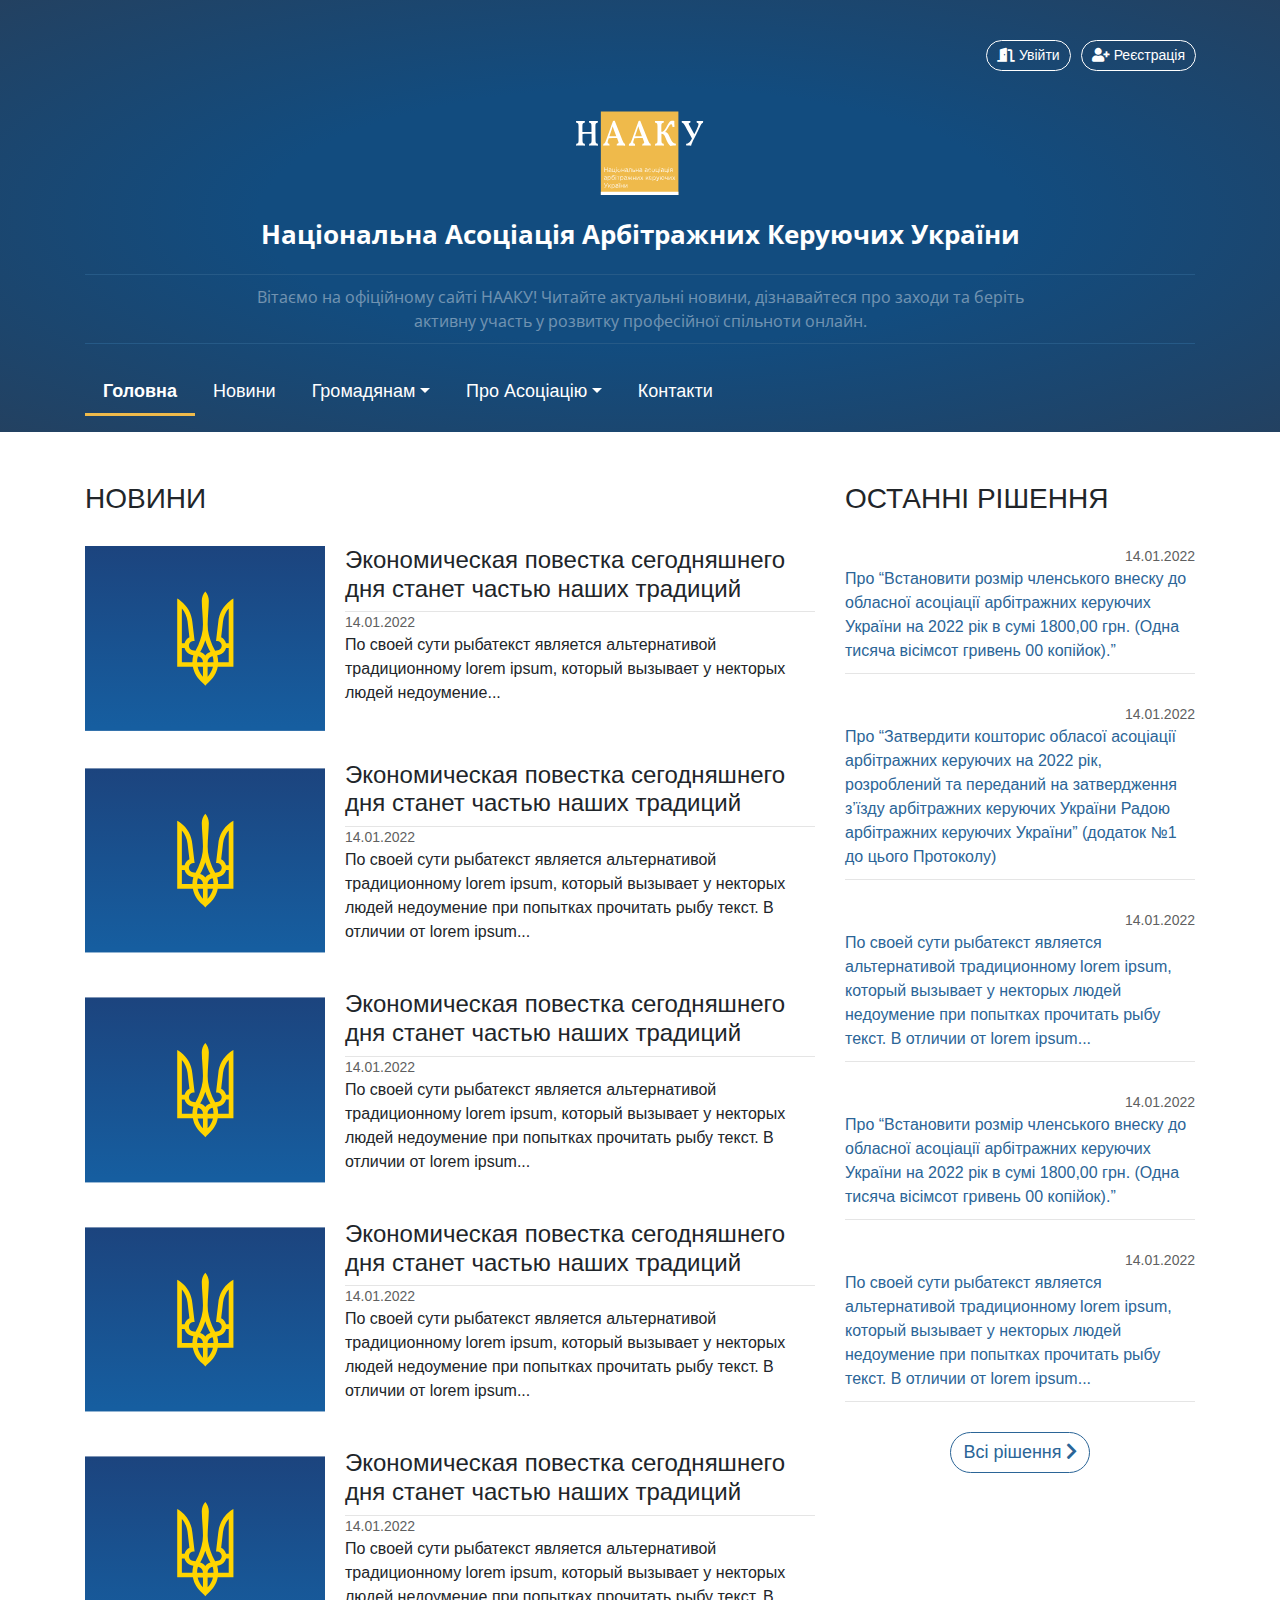
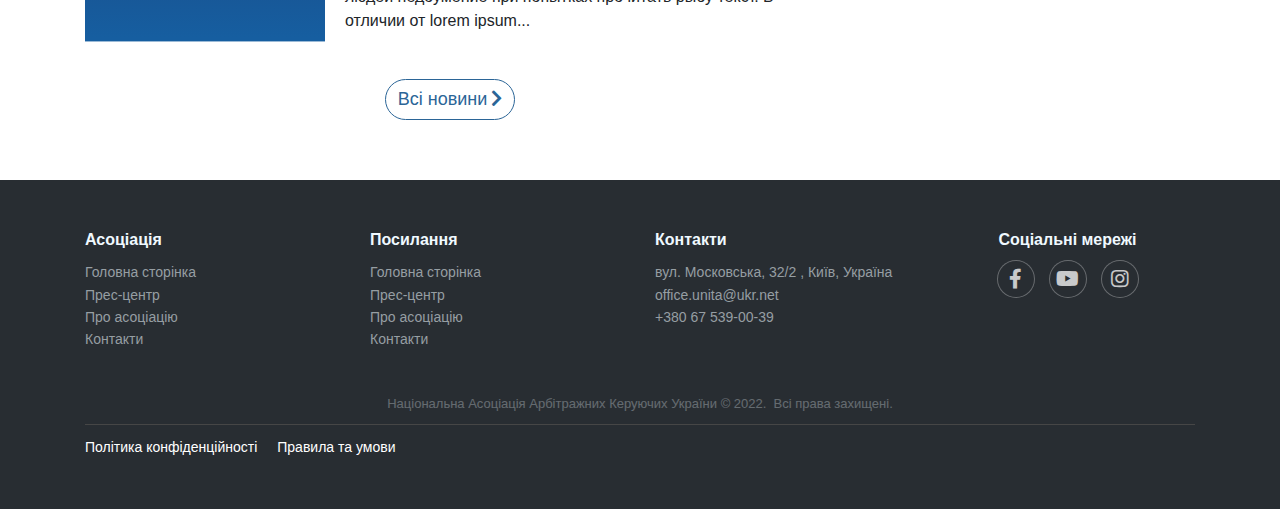
==== index.html @ 1096af4b "upload project" ====
<!DOCTYPE html>
<html lang="en">

<head>
    <meta charset="utf-8">
    <meta name="viewport" content="width=device-width, initial-scale=1.0, shrink-to-fit=no">
    <title>unita.community_2</title>
    <link rel="stylesheet" href="assets/bootstrap/css/bootstrap.min.css">
    <link rel="stylesheet" href="https://fonts.googleapis.com/css?family=Open+Sans">
    <link rel="stylesheet" href="assets/fonts/fontawesome-all.min.css">
    <link rel="stylesheet" href="assets/fonts/font-awesome.min.css">
    <link rel="stylesheet" href="assets/fonts/fontawesome5-overrides.min.css">
    <link rel="stylesheet" href="assets/css/buttons.css">
    <link rel="stylesheet" href="assets/css/contact-form.css">
    <link rel="stylesheet" href="assets/css/content.css">
    <link rel="stylesheet" href="assets/css/footer.css">
    <link rel="stylesheet" href="assets/css/header.css">
    <link rel="stylesheet" href="assets/css/navigation.css">
    <link rel="stylesheet" href="assets/css/sidebare.css">
    <link rel="stylesheet" href="assets/css/styles.css">
</head>

<body>
    <header class="masthead">
        <div class="header-panel"><button class="btn btn-primary button-with-icon" type="button"><i class="fas fa-door-open button-icon"></i>Увійти</button><button class="btn btn-primary button-with-icon" type="button"><i class="fas fa-user-plus button-icon"></i>Реєстрація</button></div>
        <div class="container logo-container">
            <div class="site-heading">
                <div class="logo-image"><img class="logo-img" src="assets/img/logoY.svg"></div><div class="logo-heading"><strong>Національна Асоціація Арбітражних Керуючих України</strong></div>
                <hr class="heading-hr">
                <p class="subheading">Вітаємо на офіційному сайті НААКУ! Читайте актуальні новини, дізнавайтеся про заходи та беріть активну участь у розвитку професійної спільноти онлайн.<br></p>
                <hr class="heading-hr">
            </div>
        </div>
        <nav class="navbar navbar-light navbar-expand-md d-xl-flex navigation-clean-button">
            <div class="container"><button data-toggle="collapse" class="navbar-toggler" data-target="#navcol-1"><span class="sr-only">Toggle navigation</span><span class="navbar-toggler-icon"></span></button>
                <div class="collapse navbar-collapse d-xl-flex" id="navcol-1">
                    <ul class="navbar-nav mr-auto">
                        <li class="nav-item"><a class="nav-link active" href="index.html">Головна</a></li>
                        <li class="nav-item"><a class="nav-link" href="news.html">Новини</a></li>
                        <li class="nav-item dropdown"><a class="dropdown-toggle nav-link" aria-expanded="false" data-toggle="dropdown" href="#">Громадянам</a>
                            <div class="dropdown-menu"><a class="dropdown-item" href="news.html">Доступ до професії</a><a class="dropdown-item" href="#">Публічна інформація</a><a class="dropdown-item" href="#">Самоврядування</a></div>
                        </li>
                        <li class="nav-item dropdown"><a class="dropdown-toggle nav-link" aria-expanded="false" data-toggle="dropdown" href="#">Про Асоціацію</a>
                            <div class="dropdown-menu"><a class="dropdown-item" href="about.html">Основна інформація</a><a class="dropdown-item" href="#">Нормативні акти</a><a class="dropdown-item" href="#">Реєстр членів</a></div>
                        </li>
                        <li class="nav-item"><a class="nav-link" href="contacts.html">Контакти</a></li>
                    </ul>
                </div>
            </div>
        </nav>
    </header>
    <div class="container-md">
        <div class="row">
            <div class="col-md-12 col-lg-8 col-xl-8">
                <h3>НОВИНИ</h3>
                <div class="main-article"><img class="main-article-img" src="assets/img/dummy.svg">
                    <div class="main-article-info">
                        <h4 class="main-article-heading">Экономическая повестка сегодняшнего дня станет частью наших традиций</h4>
                        <hr class="main-article-hr">
                        <p class="main-article-date">14.01.2022</p>
                        <p class="main-article-excerpt">По своей сути рыбатекст является альтернативой традиционному lorem ipsum, который вызывает у некторых людей недоумение...<br></p>
                    </div>
                </div>
                <div class="main-article"><img class="main-article-img" src="assets/img/dummy.svg">
                    <div class="main-article-info">
                        <h4 class="main-article-heading">Экономическая повестка сегодняшнего дня станет частью наших традиций</h4>
                        <hr class="main-article-hr">
                        <p class="main-article-date">14.01.2022</p>
                        <p class="main-article-excerpt">По своей сути рыбатекст является альтернативой традиционному lorem ipsum, который вызывает у некторых людей недоумение при попытках прочитать рыбу текст. В отличии от lorem ipsum...<br></p>
                    </div>
                </div>
                <div class="main-article"><img class="main-article-img" src="assets/img/dummy.svg">
                    <div class="main-article-info">
                        <h4 class="main-article-heading">Экономическая повестка сегодняшнего дня станет частью наших традиций</h4>
                        <hr class="main-article-hr">
                        <p class="main-article-date">14.01.2022</p>
                        <p class="main-article-excerpt">По своей сути рыбатекст является альтернативой традиционному lorem ipsum, который вызывает у некторых людей недоумение при попытках прочитать рыбу текст. В отличии от lorem ipsum...<br></p>
                    </div>
                </div>
                <div class="main-article"><img class="main-article-img" src="assets/img/dummy.svg">
                    <div class="main-article-info">
                        <h4 class="main-article-heading">Экономическая повестка сегодняшнего дня станет частью наших традиций</h4>
                        <hr class="main-article-hr">
                        <p class="main-article-date">14.01.2022</p>
                        <p class="main-article-excerpt">По своей сути рыбатекст является альтернативой традиционному lorem ipsum, который вызывает у некторых людей недоумение при попытках прочитать рыбу текст. В отличии от lorem ipsum...<br></p>
                    </div>
                </div>
                <div class="main-article"><img class="main-article-img" src="assets/img/dummy.svg">
                    <div class="main-article-info">
                        <h4 class="main-article-heading">Экономическая повестка сегодняшнего дня станет частью наших традиций</h4>
                        <hr class="main-article-hr">
                        <p class="main-article-date">14.01.2022</p>
                        <p class="main-article-excerpt">По своей сути рыбатекст является альтернативой традиционному lorem ipsum, который вызывает у некторых людей недоумение при попытках прочитать рыбу текст. В отличии от lorem ipsum...<br></p>
                    </div>
                </div><button class="btn btn-primary more-button" type="button">Всі новини<i class="fas fa-chevron-right more-button-icon"></i></button>
            </div>
            <div class="col-md-12 col-lg-4 col-xl-4 dec-column">
                <hr class="media-hr">
                <h3>ОСТАННІ РІШЕННЯ</h3>
                <div class="main-last-votes">
                    <p class="main-article-date" style="text-align: right;">14.01.2022</p><a class="main-last-votes-heading" href="#">Про “Встановити розмір членського внеску до обласної асоціації арбітражних керуючих України на 2022 рік в сумі 1800,00 грн. (Одна тисяча вісімсот гривень 00 копійок).” <br></a>
                    <hr class="main-last-votes-hr">
                </div>
                <div class="main-last-votes">
                    <p class="main-article-date" style="text-align: right;">14.01.2022</p><a class="main-last-votes-heading" href="#">Про “Затвердити кошторис обласої асоціації арбітражних керуючих на 2022 рік, розроблений та переданий на затвердження з’їзду арбітражних керуючих України Радою арбітражних керуючих України” (додаток №1 до цього Протоколу)<br></a>
                    <hr class="main-last-votes-hr">
                </div>
                <div class="main-last-votes">
                    <p class="main-article-date" style="text-align: right;">14.01.2022</p><a class="main-last-votes-heading" href="#">По своей сути рыбатекст является альтернативой традиционному lorem ipsum, который вызывает у некторых людей недоумение при попытках прочитать рыбу текст. В отличии от lorem ipsum...<br></a>
                    <hr class="main-last-votes-hr">
                </div>
                <div class="main-last-votes">
                    <p class="main-article-date" style="text-align: right;">14.01.2022</p><a class="main-last-votes-heading" href="#">Про “Встановити розмір членського внеску до обласної асоціації арбітражних керуючих України на 2022 рік в сумі 1800,00 грн. (Одна тисяча вісімсот гривень 00 копійок).”&nbsp;<br></a>
                    <hr class="main-last-votes-hr">
                </div>
                <div class="main-last-votes">
                    <p class="main-article-date" style="text-align: right;">14.01.2022</p><a class="main-last-votes-heading" href="#">По своей сути рыбатекст является альтернативой традиционному lorem ipsum, который вызывает у некторых людей недоумение при попытках прочитать рыбу текст. В отличии от lorem ipsum...<br></a>
                    <hr class="main-last-votes-hr">
                </div><button class="btn btn-primary more-button" type="button">Всі рішення<i class="fas fa-chevron-right more-button-icon"></i></button>
            </div>
        </div>
    </div>
    <footer class="footer-dark">
        <div class="container">
            <div class="row">
                <div class="col-md-3">
                    <h3>Асоціація</h3>
                    <ul>
                        <li><a href="#">Головна сторінка</a></li>
                        <li><a href="#">Прес-центр</a></li>
                        <li><a href="#">Про асоціацію</a></li>
                        <li><a href="#">Контакти</a></li>
                    </ul>
                </div>
                <div class="col-md-3">
                    <h3 class="footer-heading">Посилання</h3>
                    <ul>
                        <li><a href="#">Головна сторінка</a></li>
                        <li><a href="#">Прес-центр</a></li>
                        <li><a href="#">Про асоціацію</a></li>
                        <li><a href="#">Контакти</a></li>
                    </ul>
                </div>
                <div class="col-md-3">
                    <h3 class="footer-heading">Контакти</h3>
                    <ul>
                        <li>вул. Московська, 32/2 , Київ, Україна<br></li>
                        <li>office.unita@ukr.net<br></li>
                        <li>+380 67 539-00-39<br></li>
                    </ul>
                </div>
                <div class="col-md-3 item social">
                    <h3>Соціальні мережі</h3><a href="#"><i class="fab fa-facebook-f"></i></a><a href="#"><i class="fab fa-youtube"></i></a><a href="#"><i class="fab fa-instagram"></i></a>
                </div>
            </div>
        </div>
        <div class="container">
            <p class="copyright"><br>Національна Асоціація Арбітражних Керуючих України © 2022.&nbsp; Всі права захищені.<br></p>
            <hr class="footer-hr"><a class="footer-additional-links" href="https://unita.community/privacy-policy/">Політика конфіденційності</a><a class="footer-additional-links" href="https://unita.community/privacy-policy/">Правила та умови</a>
        </div>
    </footer>
    <script src="assets/js/jquery.min.js"></script>
    <script src="assets/bootstrap/js/bootstrap.min.js"></script>
    <script src="assets/js/smart-forms.min.js"></script>
    <script src="assets/js/chart.min.js"></script>
    <script src="assets/js/bs-init.js"></script>
</body>

</html>
---- assets/fonts/fontawesome5-overrides.min.css ----
.fab.fa-bitcoin:before{content:"\f379"}.far.fa-calendar:before,.fas.fa-calendar:before{content:"\f133"}.far.fa-clipboard:before,.fas.fa-clipboard:before{content:"\f328"}.fab.fa-facebook-f:before{content:"\f39e"}.fab.fa-google-plus:before{content:"\f2b3"}.fas.fa-hotel:before{content:"\f594"}.fab.fa-linkedin:before{content:"\f08c"}.fas.fa-reply:before{content:"\f3e5"}.fas.fa-thermometer:before{content:"\f491"}.fab.fa-vimeo:before{content:"\f40a"}.far.fa-window-close:before,.fas.fa-window-close:before{content:"\f410"}.fab.fa-youtube-square:before{content:"\f431"}
---- assets/css/buttons.css ----
.button-icon {
  margin-right: 4px;
}

.btn.btn-primary.button-with-icon {
  border-radius: 40px;
  border: 1px solid #fff;
  background-color: transparent;
  display: inline-block;
  margin-left: 10px;
  font-size: 14px;
  padding: 4px 10px;
}

.btn.btn-primary.button-with-icon:hover {
  border-radius: 40px;
  border: 1px solid #EFBA4B;
  background-color: transparent;
  color: #EFBA4B;
}

.btn-primary:hover {
  color: #fff;
  background-color: #EFBA4B;
  border-color: #EFBA4B;
}

.btn-primary.focus, .btn-primary:focus {
  color: #fff;
  background-color: transparent;
  border-color: #EFBA4B;
  box-shadow: 0 0 0 .2rem rgba(255,168,38,0.48);
}

.btn.focus, .btn:focus {
  outline: 0;
  box-shadow: 0 0 0 .2rem rgba(255,168,38,0.48);
}

.more-button:focus {
  outline: 0;
  box-shadow: 0 0 0 .2rem rgba(43, 101, 151, 0.3);
}

.fas.fa-chevron-right.more-button-icon {
  margin-left: 4px;
}

.btn.btn-primary.more-button {
  background-color: transparent;
  border: 1px solid #2B6597;
  border-radius: 40px;
  color: #2B6597;
  font-size: 18px;
  display: block;
  margin: 30px auto 0 auto;
}

.btn.btn-primary.more-button:hover {
  background-color: #2B6597;
  color: #fff;
  border-color: #2B6597;
}

@media (max-width: 768px) {
  .btn.btn-primary.more-button.goto-voting-button {
    margin-left: auto;
    margin-right: auto;
    float: none !important;
    display: block;
  }
}

.btn.btn-primary.more-button.goto-voting-button {
  margin-top: 10px;
  float: right;
}

.page-heading {
}

.voting-status-panel {
  height: 60px;
}

@media (max-width: 768px) {
  .voting-status-panel {
    height: 120px;
  }
}

.btn.btn-primary.document-download {
  background: #f5f5f5;
  color: #444444;
  margin-right: 10px;
  margin-top: 10px;
  border-color: #f4f4f4;
}

.btn.btn-primary.document-download:hover {
  color: #124C7F;
}

.fas.fa-file-download.document-download-icon {
  margin-right: 10px;
}

.btn.btn-primary.submit-forn-button {
  background-color: #124C7F !important;
}
---- assets/css/contact-form.css ----
.contact-clean {
  /*background-color: transparent !important;*/
  padding: 80px 0;
}

@media (max-width:767px) {
  .contact-clean {
    padding: 20px 0;
  }
}

.contact-clean form {
  max-width: 480px;
  width: 90%;
  margin: 0 auto;
  /*background-color: #ffffff;*/
  padding: 40px;
  border-radius: 4px;
  color: #505e6c;
  /*box-shadow: 0px 0px 12px rgba(0,0,0,0.2);*/
}

@media (max-width:767px) {
  .contact-clean form {
    padding: 30px;
  }
}

.contact-clean h2 {
  margin-top: 5px;
  font-weight: bold;
  font-size: 28px;
  margin-bottom: 36px;
  color: inherit;
}

.contact-clean .form-group:last-child {
  margin-bottom: 5px;
}

.contact-clean form .form-control {
  background: #fff;
  border-radius: 2px;
  box-shadow: 1px 1px 1px rgba(0,0,0,0.05);
  outline: none;
  color: inherit;
  padding-left: 12px;
  height: 42px;
}

.contact-clean form .form-control:focus {
  border: 1px solid #b2b2b2;
}

.contact-clean form textarea.form-control {
  min-height: 100px;
  max-height: 260px;
  padding-top: 10px;
  resize: vertical;
}

.contact-clean form .btn {
  padding: 16px 32px;
  border: none;
  background: none;
  box-shadow: none;
  text-shadow: none;
  opacity: 0.9;
  text-transform: uppercase;
  font-weight: bold;
  font-size: 13px;
  letter-spacing: 0.4px;
  line-height: 1;
  outline: none !important;
}

.contact-clean form .btn:hover {
  opacity: 1;
}

.contact-clean form .btn:active {
  transform: translateY(1px);
}

.contact-clean form .btn-primary {
  background-color: #055ada !important;
  margin-top: 15px;
  color: #fff;
}

.form-text-center {
  font-family: 'Open Sans';
}

.btn.btn-primary.submit-forn-button {
  display: block;
  margin-left: auto;
}
---- assets/css/content.css ----
@media (min-width: 576px) {
  .main-article {
    margin-top: 30px;
    display: flex;
  }
}

@media (max-width: 575px) {
  .main-article-img {
    max-width: 260px !important;
    margin: 20px auto 10px auto !important;
    display: block;
  }
}

.main-article-img {
  max-width: 240px;
  margin-right: 20px;
}

.main-article-hr {
  width: 100%;
  padding: 0px;
  margin: 0px;
}

.main-article-info {
  width: 100%;
}

.main-article-date {
  color: #5f5f5f;
  font-size: 14px;
  margin: 0px;
  width: 100%;
}

hr {
  margin-top: 10px;
  margin-bottom: 10px;
  border: 0;
  border-top: 1px solid rgba(0,0,0,.1);
}

.main-last-votes-heading {
  color: #2B6597;
  width: 100%;
}

.main-last-votes {
  margin-top: 30px;
}

.main-last-votes-hr {
  margin-top: 10px;
}

@media (max-width: 992px) {
  .main-article-heading {
    font-size: 18px;
  }
}

@media (max-width: 992px) {
  .main-article-excerpt {
    font-size: 16px;
  }
}

@media (max-width: 768px) {
  .col-md-12.col-lg-4.col-xl-4.dec-column {
    margin-top: 40px;
  }
}

@media (max-width: 992px) {
  .media-hr {
    display: block !important;
    margin-bottom: 40px;
    border: 1px solid #f5f5f5;
  }
}

.media-hr {
  display: none;
}

@media (max-width: 576px) {
  .main-article-img {
    max-width: 180px;
  }
}

@media (max-width: 576px) {
  .main-article-excerpt {
    margin-bottom: 40px !important;
  }
}

@media (max-width: 575px) {
  .main-article-excerpt {
    display: none;
  }
}

.page-link {
  border: none;
  color: #234161;
}

.pagination {
  margin: 20px auto 0 auto;
}

.filter-caption {
  float: left;
  margin-right: 10px;
  color: #234161;
}

.filter-panel {
  float: right;
}

.filter-input {
  float: left;
  color: #234161;
  border: 0.01rem solid #234161;
  border-radius: 20px;
  padding: 0 8px;
}

.filter-input:focus {
  border: 1px solid #EFBA4B !important;
  outline: none !important;
}

.filter-input:hover {
  border: 0.01rem solid #EFBA4B !important;
}

.table-cell-hdr {
  color: #234161;
}

.table-responsive {
  margin-top: 80px !important;
}

@media (max-width: 460px) {
  .filter-panel {
    display: block;
    float: right;
    display: block;
    width: 100%;
  }
}

.chart-area {
  margin-top: 40px !important;
  max-width: 80%;
  display: block;
  margin: 0 auto;
  padding: 10px;
  -webkit-box-shadow: 0px 0px 12px 0px rgba(0,0,0,0.2);
  box-shadow: 0px 0px 12px 0px rgba(0,0,0,0.2);
  border-radius: 4px;
}

.chart-block {
  margin-top: 20px;
}

.voting-status {
  display: inline-block;
}

.voting-number {
  display: inline-block;
  margin-right: 20px;
  color: #234161;
}

.voting-top-panel {
  padding: 5px 10px;
  display: block;
  margin-bottom: 10px;
  background-color: #f2f2f2;
}

#vote-status-open {
  font-weight: 600;
  color: #2a7805;
}

#not-voted {
  color: rgb(203,35,35);
}

@media (max-width: 768px) {
  .voting-status-text {
    margin-left: auto;
    margin-right: auto;
    display: block;
    width: 100%;
    margin-bottom: 10px;
  }
}

.voting-status-text {
  float: left;
}

#vote-status-secret {
  color: rgb(194,21,21);
}

#status-voted {
  color: rgb(5,119,5);
}

.logo-center {
  display: block;
  margin-left: auto;
  margin-right: auto;
  min-width: 160px;
  margin-top: 60px;
}

.about-page-heading {
  margin: 60px 0;
}

.name {
  font-weight: 300 !important;
}

.text-center {
  color: #000 !important;
}

.features-clean {
  color: #313437;
  background-color: #fff;
  padding-bottom: 30px;
}

@media (max-width:767px) {
  .features-clean {
    padding-bottom: 10px;
  }
}

.features-clean h2 {
  font-weight: bold;
  margin-bottom: 40px;
  padding-top: 40px;
  color: inherit;
}

@media (max-width:767px) {
  .features-clean h2 {
    margin-bottom: 25px;
    padding-top: 25px;
    font-size: 24px;
  }
}

.features-clean .intro {
  font-size: 16px;
  max-width: 800px;
  margin: 0 auto 60px;
}

@media (max-width:767px) {
  .features-clean .intro {
    margin-bottom: 40px;
  }
}

.features-clean .item {
  min-height: 100px;
  padding-left: 80px;
  margin-bottom: 40px;
}

@media (max-width:767px) {
  .features-clean .item {
    min-height: 0;
  }
}

.features-clean .item .name {
  font-size: 20px;
  font-weight: bold;
  margin-top: 0;
  margin-bottom: 20px;
  color: inherit;
}

.features-clean .item .description {
  font-size: 15px;
  margin-bottom: 0;
}

.features-clean .item .icon {
  font-size: 40px;
  color: #1485ee;
  float: left;
  margin-left: -65px;
}

.contact-heading-icon {
  font-size: 24px;
  width: 44px;
  text-align: center;
}

.contacts-block {
  max-width: 400px;
  display: block;
  margin-left: auto;
  margin-right: auto;
  color: #444444;
  margin-top: 60px;
}

.contact-heading {
  display: inline-block;
}

.member-social {
  font-size: 24px;
  color: #124C7F;
  margin-right: 6px;
}

.fab.fa-facebook-square.member-social {
  font-size: 22px;
}

.fab.fa-linkedin.member-social {
  font-size: 22px;
}

.member-certificate-status {
  width: 72px;
  text-align: center;
  color: #fff;
  font-weight: 600;
}

#valid {
  background-color: green;
}

#invalid {
  background-color: rgb(140,31,31);
}

.map-heading {
  margin-bottom: 20px;
  margin-top: 60px;
  text-align: center;
}

.col-md-6.contacts-sub {
  background-color: rgb(244,244,244);
}

.current-page {
  font-weight: 700;
  border-bottom: 3px solid #EFBA4B;
}
---- assets/css/footer.css ----
.footer-dark {
  padding: 50px 0;
  color: #f0f9ff;
  background-color: #282d32;
  margin-top: 60px;
}

.footer-dark h3 {
  margin-top: 0;
  margin-bottom: 12px;
  font-weight: bold;
  font-size: 16px;
}

.footer-dark ul {
  padding: 0;
  list-style: none;
  line-height: 1.6;
  font-size: 14px;
  margin-bottom: 0;
}

.footer-dark ul a {
  color: inherit;
  text-decoration: none;
}

.footer-dark ul a:hover {
  color: #fff;
  border-bottom: 1px solid #fff;
}

@media (max-width:767px) {
  .footer-dark .item:not(.social) {
    text-align: center;
    padding-bottom: 20px;
  }
}

.footer-dark .item.text {
  margin-bottom: 36px;
}

@media (max-width:767px) {
  .footer-dark .item.text {
    margin-bottom: 0;
  }
}

.footer-dark .item.text p {
  opacity: 0.6;
  margin-bottom: 0;
}

.footer-dark .item.social {
  text-align: center;
}

@media (max-width:991px) {
  .footer-dark .item.social {
    text-align: center;
    margin-top: 20px;
  }
}

.footer-dark .item.social > a {
  font-size: 20px;
  width: 36px;
  height: 36px;
  line-height: 36px;
  display: inline-block;
  text-align: center;
  border-radius: 50%;
  box-shadow: 0 0 0 1px rgba(255,255,255,0.4);
  margin: 0 8px;
  color: #fff;
  opacity: 0.75;
}

@media (max-width: 768px) {
  .footer-dark .item.social > a {
    font-size: 16px;
    margin: 0 4px !important;
  }
}

.footer-dark .item.social > a:hover {
  opacity: 0.9;
}

.footer-dark .copyright {
  text-align: center;
  padding-top: 24px;
  opacity: 0.3;
  font-size: 13px;
  margin-bottom: 0;
}

li {
  color: #969ea3;
}

.footer-additional-links:hover {
  color: #fff;
  text-decoration: none;
  border-bottom: 1px solid #fff;
}

.footer-additional-links {
  color: #fff;
  text-decoration: none;
  font-size: 14px;
  margin-right: 20px;
}

.footer-hr {
  background-color: #4e4e4e;
}

@media (max-width: 768px) {
  .footer-heading {
    margin-top: 20px !important;
  }
}
---- assets/css/header.css ----
.subheading {
  opacity: 0.4;
}

.logo-heading {
  font-size: 26px;
  text-align: center;
  font-family: 'Open Sans';
  color: #ffffff;
  max-width: 780px;
  margin: 0 auto 20px auto;
}

.logo-img {
  margin-bottom: 20px;
}

.heading-hr {
  background-color: #2B6597;
}

.masthead {
  width: 100%;
  margin-bottom: 50px;
  background: no-repeat 50%;
  background: radial-gradient(#124c7f 42%, #234161);
  background-attachment: scroll;
  position: relative;
  background-size: cover;
  padding-top: 20px;
}

.header-panel {
  max-width: 90%;
  margin: 0 auto 20px auto;
  display: flex;
  flex-direction: row;
  justify-content: flex-end;
  padding: 20px;
}
---- assets/css/navigation.css ----
.navigation-clean-button {
  background: #fff;
  padding-top: .75rem;
  padding-bottom: .75rem;
  color: #333;
  border-radius: 10px;
  box-shadow: none;
  border: none;
  margin-bottom: 0;
}

@media (min-width:768px) {
  .navigation-clean-button {
    padding-top: 1rem;
    padding-bottom: 1rem;
  }
}

.navigation-clean-button .navbar-brand {
  font-weight: bold;
  color: inherit;
}

.navigation-clean-button .navbar-brand:hover {
  color: #222;
}

.navigation-clean-button .navbar-toggler {
  border-color: #ddd;
}

.navigation-clean-button .navbar-toggler:hover, .navigation-clean-button .navbar-toggler:focus {
  background: #165EA0;
}

.navigation-clean-button .navbar-toggler {
  color: #fff;
}

.navigation-clean-button .navbar-collapse, .navigation-clean-button .form-inline {
  border-top-color: #888;
}

.navigation-clean-button .navbar-nav a.active, .navigation-clean-button .navbar-nav > .show > a {
  background: none;
  box-shadow: none;
}

.navigation-clean-button.navbar-light .navbar-nav a.active, .navigation-clean-button.navbar-light .navbar-nav a.active:focus, .navigation-clean-button.navbar-light .navbar-nav a.active:hover {
  color: #fff;
  font-weight: 700;
  box-shadow: none;
  border-bottom: 3px solid #EFBA4B;
  background: none;
  pointer-events: none;
}

.navigation-clean-button.navbar .navbar-nav .nav-link {
  padding-left: 18px;
  padding-right: 18px;
}

.navigation-clean-button.navbar-light .navbar-nav .nav-link {
  color: #fff;
  font-size: 18px;
}

.navigation-clean-button.navbar-light .navbar-nav .nav-link:focus, .navigation-clean-button.navbar-light .navbar-nav .nav-link:hover {
  color: #fff !important;
  border-bottom: 3px solid #EFBA4B;
  background-color: transparent;
}

.navigation-clean-button .navbar-nav > li > .dropdown-menu {
  margin-top: -5px;
  box-shadow: 0 0 16px rgba(0,0,0,.2);
  background-color: #194873;
  border-radius: 0px;
  border: none;
}

.navigation-clean-button .dropdown-menu .dropdown-item:focus, .navigation-clean-button .dropdown-menu .dropdown-item {
  line-height: 2;
  font-size: 14px;
  color: #37434d;
}

.navigation-clean-button .dropdown-menu .dropdown-item:focus, .navigation-clean-button .dropdown-menu .dropdown-item:hover {
  background: #eee;
  color: inherit;
}

.navigation-clean-button .actions .login {
  margin-right: 1rem;
  text-decoration: none;
  color: #465765;
}

.navigation-clean-button .navbar-text .action-button, .navigation-clean-button .navbar-text .action-button:active, .navigation-clean-button .navbar-text .action-button:hover {
  background: #56c6c6;
  border-radius: 20px;
  font-size: inherit;
  color: #fff;
  box-shadow: none;
  border: none;
  text-shadow: none;
  padding: .5rem 1rem;
  transition: background-color 0.25s;
  font-size: inherit;
}

.navigation-clean-button .navbar-text .action-button:hover {
  background: #66d7d7;
}

.footer-additional-links {
  color: #fff;
  text-decoration: none;
}

.navbar.navbar-light.navbar-expand-md.navigation-clean-button {
  background-color: transparent;
}

.dropdown-item {
  display: block;
  margin-bottom: 3px;
  width: 100%;
  padding: .25rem 1.5rem;
  clear: both;
  font-weight: 400;
  color: #fff !important;
  text-align: inherit;
  white-space: nowrap;
  background-color: transparent;
  border: 0;
}

.dropdown-item:focus, .dropdown-item:hover {
  color: #fff !important;
  text-decoration: none;
  background-color: #EFBA4B !important;
}

.navbar-toggler {
  margin-left: auto;
  background-color: #EFBA4B;
  border: none;
}

.dropdown-active {
  border-bottom: 3px solid #EFBA4B;
}

.dropdown-item-active {
  background-color: #dcab46;
}
---- assets/css/sidebare.css ----
.date-text {
  display: inline-block;
  margin-right: 10px;
}

.date-picker {
  display: inline-block;
  max-width: 140px;
  border: 1px solid #234161;
  color: #234161;
  border-radius: 20px;
  padding: 0 4px 0 8px;
}

#date-picker-1 {
  margin-right: 10px;
}

.date-picker-panel {
  margin-top: 39px;
  float: left;
}

.articles-section {
  margin-top: 30px;
}

.list-group-item {
  border: none;
  margin: 0px;
  padding: 0px;
  color: #234161;
}

.section-link {
  width: 100%;
  display: block;
  color: #234161;
}

.section-link:hover {
  color: #EFBA4B;
  text-decoration: none;
}

.date-picker-subpanel {
  display: inline-block;
}

.articles-section {
  float: left;
}

@media (max-width: 991px) {
  .articles-section {
    float: right;
  }
}

@media (max-width: 476px) {
  .articles-section {
    min-width: 300px;
    float: left;
  }
}
---- assets/css/styles.css ----
.logo-image {
  display: block;
  width: 128px;
  margin: 0 auto;
}

.subheading {
  max-width: 780px;
  margin: 0 auto;
  text-align: center;
  color: #ffffff;
  font-family: 'Open Sans';
}
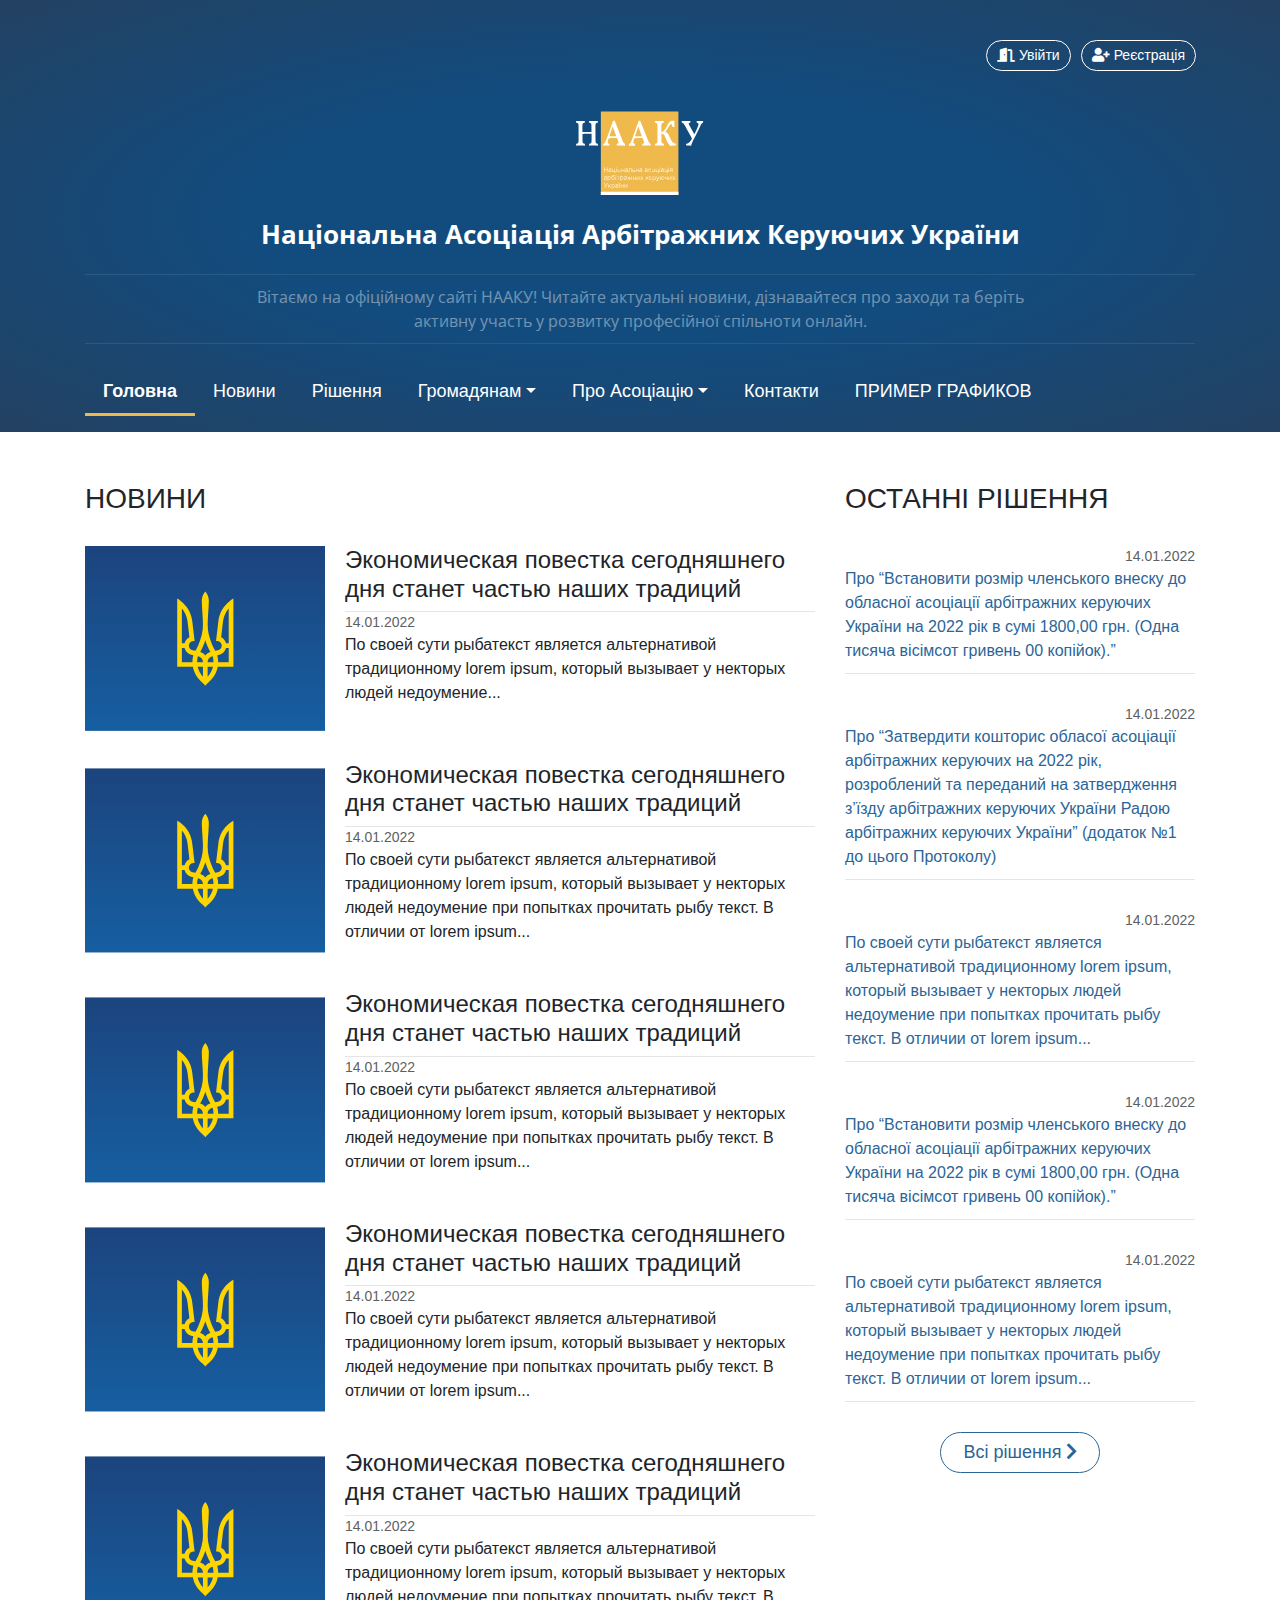
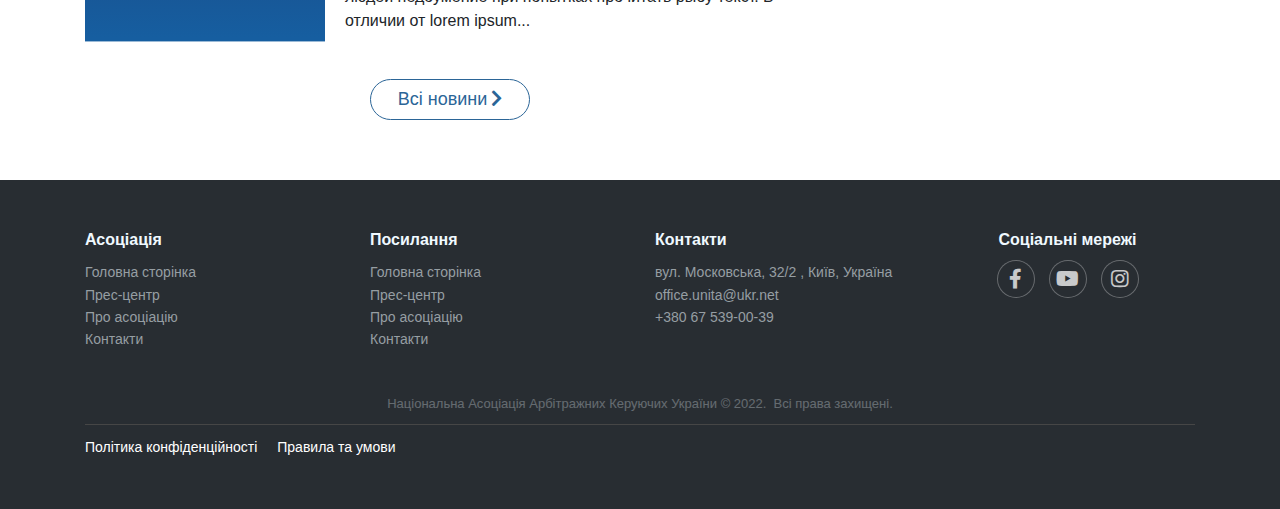
==== commit bcc5d4cb: "updatet to last version" ====
--- a/index.html
+++ b/index.html
@@ -37,6 +37,7 @@
                     <ul class="navbar-nav mr-auto">
                         <li class="nav-item"><a class="nav-link active" href="index.html">Головна</a></li>
                         <li class="nav-item"><a class="nav-link" href="news.html">Новини</a></li>
+                        <li class="nav-item"><a class="nav-link" href="congress.html">Рішення</a></li>
                         <li class="nav-item dropdown"><a class="dropdown-toggle nav-link" aria-expanded="false" data-toggle="dropdown" href="#">Громадянам</a>
                             <div class="dropdown-menu"><a class="dropdown-item" href="news.html">Доступ до професії</a><a class="dropdown-item" href="#">Публічна інформація</a><a class="dropdown-item" href="#">Самоврядування</a></div>
                         </li>
@@ -44,6 +45,7 @@
                             <div class="dropdown-menu"><a class="dropdown-item" href="about.html">Основна інформація</a><a class="dropdown-item" href="#">Нормативні акти</a><a class="dropdown-item" href="#">Реєстр членів</a></div>
                         </li>
                         <li class="nav-item"><a class="nav-link" href="contacts.html">Контакти</a></li>
+                        <li class="nav-item"><a class="nav-link" href="voting.html">ПРИМЕР ГРАФИКОВ</a></li>
                     </ul>
                 </div>
             </div>
@@ -92,7 +94,7 @@
                         <p class="main-article-date">14.01.2022</p>
                         <p class="main-article-excerpt">По своей сути рыбатекст является альтернативой традиционному lorem ipsum, который вызывает у некторых людей недоумение при попытках прочитать рыбу текст. В отличии от lorem ipsum...<br></p>
                     </div>
-                </div><button class="btn btn-primary more-button" type="button">Всі новини<i class="fas fa-chevron-right more-button-icon"></i></button>
+                </div><a class="btn btn-primary more-button button-link" role="button" href="news.html">Всі новини<i class="fas fa-chevron-right more-button-icon"></i></a>
             </div>
             <div class="col-md-12 col-lg-4 col-xl-4 dec-column">
                 <hr class="media-hr">
@@ -116,7 +118,7 @@
                 <div class="main-last-votes">
                     <p class="main-article-date" style="text-align: right;">14.01.2022</p><a class="main-last-votes-heading" href="#">По своей сути рыбатекст является альтернативой традиционному lorem ipsum, который вызывает у некторых людей недоумение при попытках прочитать рыбу текст. В отличии от lorem ipsum...<br></a>
                     <hr class="main-last-votes-hr">
-                </div><button class="btn btn-primary more-button" type="button">Всі рішення<i class="fas fa-chevron-right more-button-icon"></i></button>
+                </div><a class="btn btn-primary more-button button-link" role="button" href="congress.html">Всі рішення<i class="fas fa-chevron-right more-button-icon"></i></a>
             </div>
         </div>
     </div>
--- a/assets/css/buttons.css
+++ b/assets/css/buttons.css
@@ -109,3 +109,7 @@
   background-color: #124C7F !important;
 }
 
+.button-link {
+  max-width: 160px;
+}
+
--- a/assets/css/content.css
+++ b/assets/css/content.css
@@ -45,6 +45,7 @@
 .main-last-votes-heading {
   color: #2B6597;
   width: 100%;
+  margin-bottom: 10px;
 }
 
 .main-last-votes {
@@ -344,18 +345,17 @@
 }
 
 .member-certificate-status {
-  width: 72px;
-  text-align: center;
-  color: #fff;
+  width: 120px;
+  text-align: left;
   font-weight: 600;
 }
 
 #valid {
-  background-color: green;
+  color: green;
 }
 
 #invalid {
-  background-color: rgb(140,31,31);
+  color: rgb(140,31,31);
 }
 
 .map-heading {
@@ -373,3 +373,42 @@
   border-bottom: 3px solid #EFBA4B;
 }
 
+table {
+  font-family: 'Open Sans';
+  width: 100%;
+  height: 26px !important;
+}
+
+.user-voted {
+  color: green;
+}
+
+.voting-type-closed {
+  color: #a72323;
+}
+
+.voting-ends {
+  color: #444444;
+}
+
+.voting-type-opened {
+  color: green;
+}
+
+.votes-list-hr {
+  padding: 0;
+  margin: 0;
+}
+
+.voting-status-panel {
+  font-size: 12px;
+}
+
+.votes-list-hr-top {
+  margin-top: 10px !important;
+}
+
+.col-md-12.col-lg-4.col-xl-9.dec-column.dec-dec-column {
+  margin: 0 auto;
+}
+
--- a/assets/css/sidebare.css
+++ b/assets/css/sidebare.css
@@ -5,7 +5,7 @@
 
 .date-picker {
   display: inline-block;
-  max-width: 140px;
+  max-width: 144px;
   border: 1px solid #234161;
   color: #234161;
   border-radius: 20px;
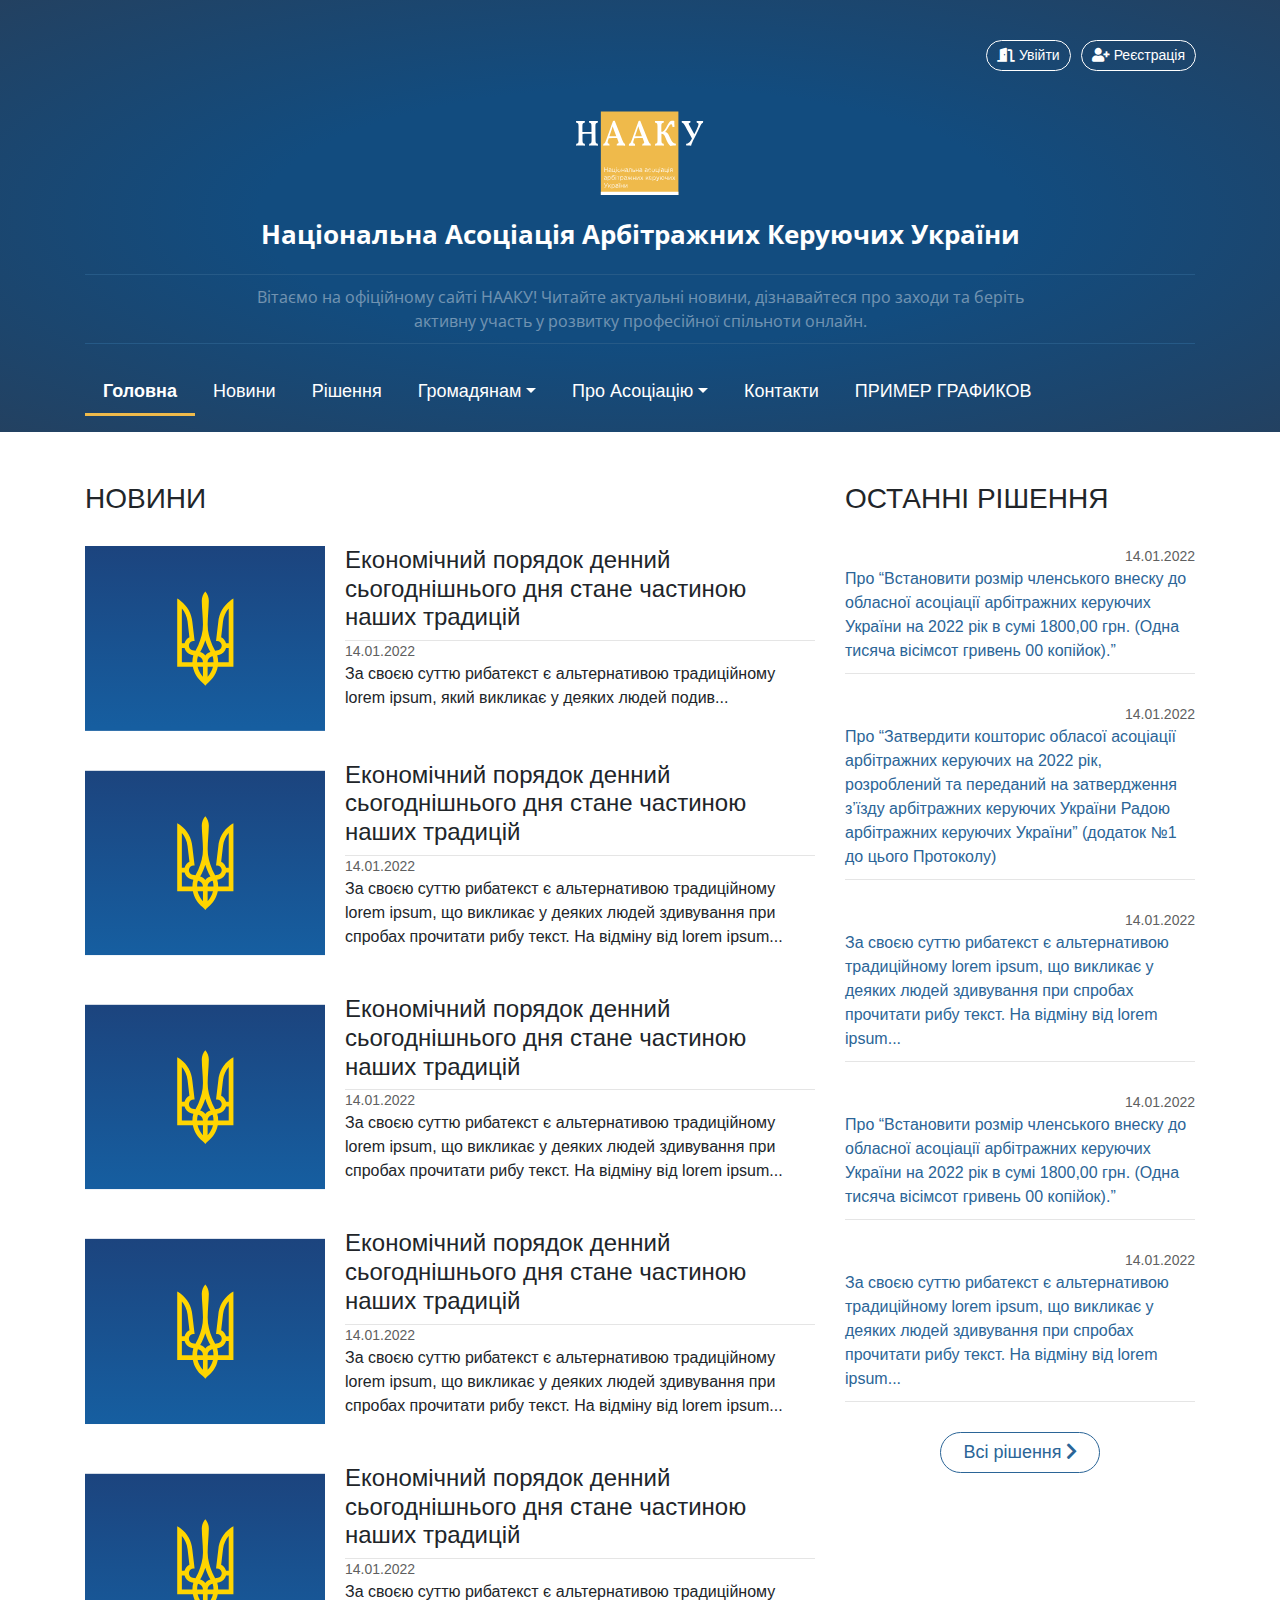
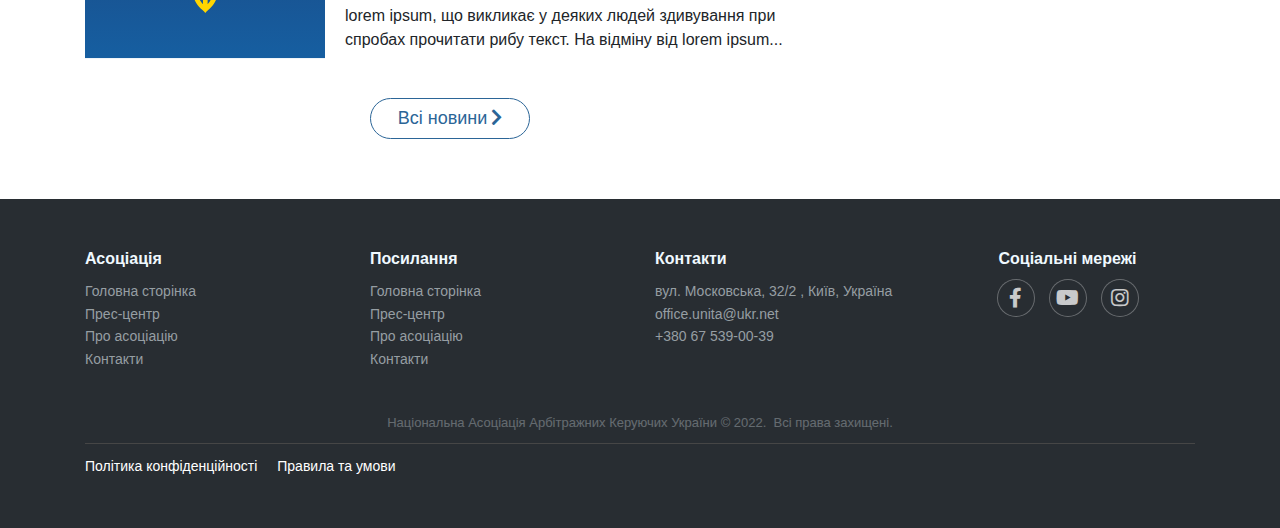
==== commit 4a45cf83: "translated into ukrainian" ====
--- a/index.html
+++ b/index.html
@@ -57,42 +57,42 @@
                 <h3>НОВИНИ</h3>
                 <div class="main-article"><img class="main-article-img" src="assets/img/dummy.svg">
                     <div class="main-article-info">
-                        <h4 class="main-article-heading">Экономическая повестка сегодняшнего дня станет частью наших традиций</h4>
+                        <h4 class="main-article-heading">Економічний порядок денний сьогоднішнього дня стане частиною наших традицій</h4>
                         <hr class="main-article-hr">
                         <p class="main-article-date">14.01.2022</p>
-                        <p class="main-article-excerpt">По своей сути рыбатекст является альтернативой традиционному lorem ipsum, который вызывает у некторых людей недоумение...<br></p>
+                        <p class="main-article-excerpt">За своєю суттю рибатекст є альтернативою традиційному lorem ipsum, який викликає у деяких людей подив...<br></p>
                     </div>
                 </div>
                 <div class="main-article"><img class="main-article-img" src="assets/img/dummy.svg">
                     <div class="main-article-info">
-                        <h4 class="main-article-heading">Экономическая повестка сегодняшнего дня станет частью наших традиций</h4>
+                        <h4 class="main-article-heading">Економічний порядок денний сьогоднішнього дня стане частиною наших традицій</h4>
                         <hr class="main-article-hr">
                         <p class="main-article-date">14.01.2022</p>
-                        <p class="main-article-excerpt">По своей сути рыбатекст является альтернативой традиционному lorem ipsum, который вызывает у некторых людей недоумение при попытках прочитать рыбу текст. В отличии от lorem ipsum...<br></p>
+                        <p class="main-article-excerpt">За своєю суттю рибатекст є альтернативою традиційному lorem ipsum, що викликає у деяких людей здивування при спробах прочитати рибу текст. На відміну від lorem ipsum...<br></p>
                     </div>
                 </div>
                 <div class="main-article"><img class="main-article-img" src="assets/img/dummy.svg">
                     <div class="main-article-info">
-                        <h4 class="main-article-heading">Экономическая повестка сегодняшнего дня станет частью наших традиций</h4>
+                        <h4 class="main-article-heading">Економічний порядок денний сьогоднішнього дня стане частиною наших традицій</h4>
                         <hr class="main-article-hr">
                         <p class="main-article-date">14.01.2022</p>
-                        <p class="main-article-excerpt">По своей сути рыбатекст является альтернативой традиционному lorem ipsum, который вызывает у некторых людей недоумение при попытках прочитать рыбу текст. В отличии от lorem ipsum...<br></p>
+                        <p class="main-article-excerpt">За своєю суттю рибатекст є альтернативою традиційному lorem ipsum, що викликає у деяких людей здивування при спробах прочитати рибу текст. На відміну від lorem ipsum...<br></p>
                     </div>
                 </div>
                 <div class="main-article"><img class="main-article-img" src="assets/img/dummy.svg">
                     <div class="main-article-info">
-                        <h4 class="main-article-heading">Экономическая повестка сегодняшнего дня станет частью наших традиций</h4>
+                        <h4 class="main-article-heading">Економічний порядок денний сьогоднішнього дня стане частиною наших традицій</h4>
                         <hr class="main-article-hr">
                         <p class="main-article-date">14.01.2022</p>
-                        <p class="main-article-excerpt">По своей сути рыбатекст является альтернативой традиционному lorem ipsum, который вызывает у некторых людей недоумение при попытках прочитать рыбу текст. В отличии от lorem ipsum...<br></p>
+                        <p class="main-article-excerpt">За своєю суттю рибатекст є альтернативою традиційному lorem ipsum, що викликає у деяких людей здивування при спробах прочитати рибу текст. На відміну від lorem ipsum...<br></p>
                     </div>
                 </div>
                 <div class="main-article"><img class="main-article-img" src="assets/img/dummy.svg">
                     <div class="main-article-info">
-                        <h4 class="main-article-heading">Экономическая повестка сегодняшнего дня станет частью наших традиций</h4>
+                        <h4 class="main-article-heading">Економічний порядок денний сьогоднішнього дня стане частиною наших традицій</h4>
                         <hr class="main-article-hr">
                         <p class="main-article-date">14.01.2022</p>
-                        <p class="main-article-excerpt">По своей сути рыбатекст является альтернативой традиционному lorem ipsum, который вызывает у некторых людей недоумение при попытках прочитать рыбу текст. В отличии от lorem ipsum...<br></p>
+                        <p class="main-article-excerpt">За своєю суттю рибатекст є альтернативою традиційному lorem ipsum, що викликає у деяких людей здивування при спробах прочитати рибу текст. На відміну від lorem ipsum...<br></p>
                     </div>
                 </div><a class="btn btn-primary more-button button-link" role="button" href="news.html">Всі новини<i class="fas fa-chevron-right more-button-icon"></i></a>
             </div>
@@ -108,7 +108,7 @@
                     <hr class="main-last-votes-hr">
                 </div>
                 <div class="main-last-votes">
-                    <p class="main-article-date" style="text-align: right;">14.01.2022</p><a class="main-last-votes-heading" href="#">По своей сути рыбатекст является альтернативой традиционному lorem ipsum, который вызывает у некторых людей недоумение при попытках прочитать рыбу текст. В отличии от lorem ipsum...<br></a>
+                    <p class="main-article-date" style="text-align: right;">14.01.2022</p><a class="main-last-votes-heading" href="#">За своєю суттю рибатекст є альтернативою традиційному lorem ipsum, що викликає у деяких людей здивування при спробах прочитати рибу текст. На відміну від lorem ipsum...<br></a>
                     <hr class="main-last-votes-hr">
                 </div>
                 <div class="main-last-votes">
@@ -116,7 +116,7 @@
                     <hr class="main-last-votes-hr">
                 </div>
                 <div class="main-last-votes">
-                    <p class="main-article-date" style="text-align: right;">14.01.2022</p><a class="main-last-votes-heading" href="#">По своей сути рыбатекст является альтернативой традиционному lorem ipsum, который вызывает у некторых людей недоумение при попытках прочитать рыбу текст. В отличии от lorem ipsum...<br></a>
+                    <p class="main-article-date" style="text-align: right;">14.01.2022</p><a class="main-last-votes-heading" href="#">За своєю суттю рибатекст є альтернативою традиційному lorem ipsum, що викликає у деяких людей здивування при спробах прочитати рибу текст. На відміну від lorem ipsum...<br></a>
                     <hr class="main-last-votes-hr">
                 </div><a class="btn btn-primary more-button button-link" role="button" href="congress.html">Всі рішення<i class="fas fa-chevron-right more-button-icon"></i></a>
             </div>
